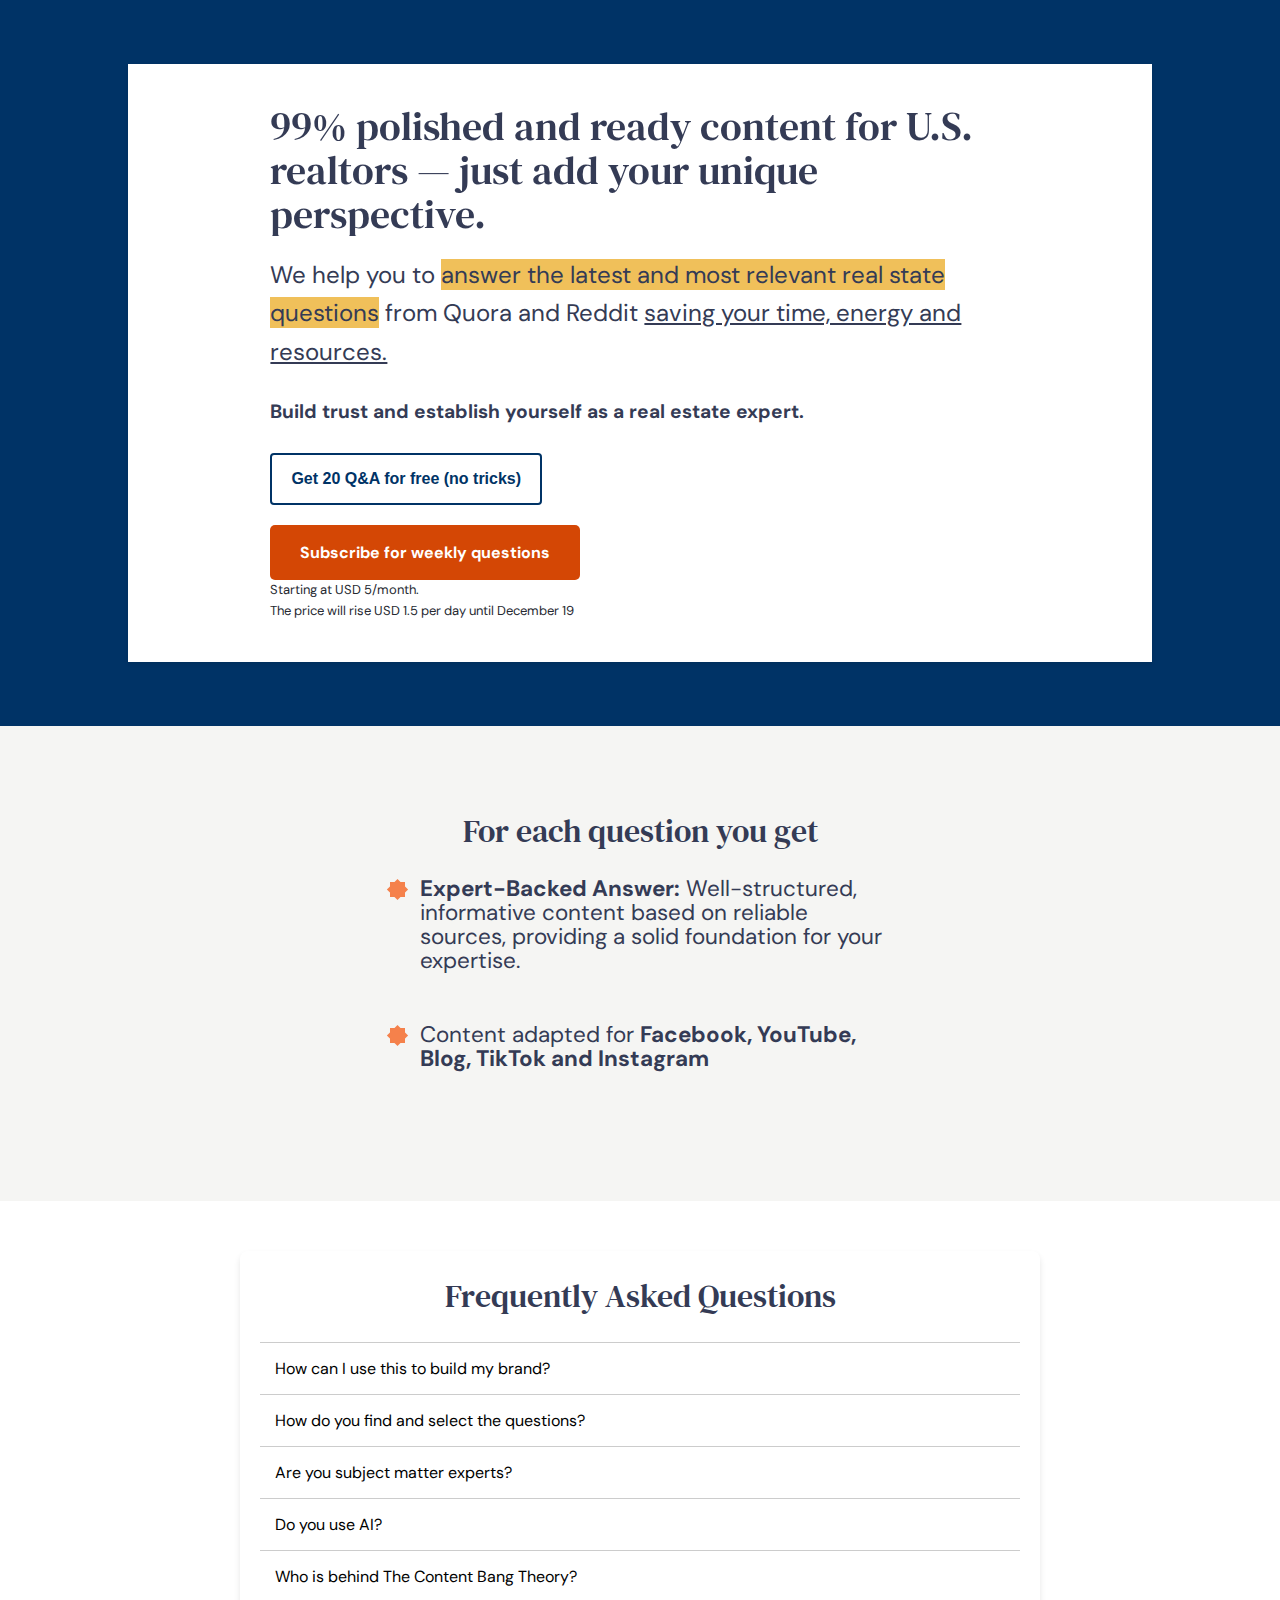
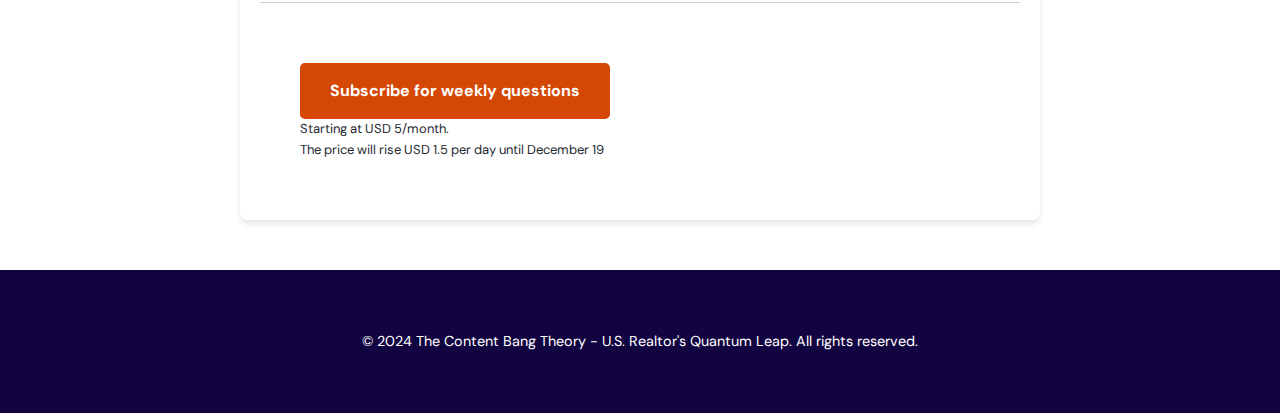
==== us-realtor/index.html @ 69f7c309 "faq script" ====
<!DOCTYPE html>
<html lang="en">

<head>
    <meta charset="utf-8">
    <meta name="viewport" content="width=device-width, initial-scale=1">
  
    <title>Faceless Video Service - Engage Your Audience</title>
    <meta name="description" content="Daily faceless video production tailored for your audience. Build engagement and authority effortlessly.">
    <meta name="author" content="Juan Vasquez">
  
    <meta property="og:title" content="Content Ideas for U.S. Realtors - The Content Bang Theory">
    <meta property="og:type" content="website">
    <meta property="og:url" content="https://thecontentbangtheory.com/us-realtor">
    <meta property="og:description" content="99% polished and ready content for U.S. realtors. Build trust and establish yourself as a real estate expert.">
    <meta property="og:image" content="https://thecontentbangtheory.com/img/tcbt-logo-w.png">
  
    <link rel="icon" href="https://thecontentbangtheory.com/img/tcbt-logo-w.png">
    <link rel="stylesheet" href="css/landing.css?v=1.0">
    <link rel="preconnect" href="https://fonts.gstatic.com" crossorigin>
<link href="https://fonts.googleapis.com/css2?family=Rubik:ital,wght@0,300..900;1,300..900&display=swap" rel="stylesheet">
<link href="https://fonts.googleapis.com/css2?family=DM+Serif+Text:ital@0;1&display=swap" rel="stylesheet">
<link href="https://fonts.googleapis.com/css2?family=DM+Sans:ital,opsz,wght@0,9..40,100..1000;1,9..40,100..1000&display=swap" rel="stylesheet">
<!-- Meta Pixel Code -->
<script>
    !function(f,b,e,v,n,t,s)
    {if(f.fbq)return;n=f.fbq=function(){n.callMethod?
    n.callMethod.apply(n,arguments):n.queue.push(arguments)};
    if(!f._fbq)f._fbq=n;n.push=n;n.loaded=!0;n.version='2.0';
    n.queue=[];t=b.createElement(e);t.async=!0;
    t.src=v;s=b.getElementsByTagName(e)[0];
    s.parentNode.insertBefore(t,s)}(window, document,'script',
    'https://connect.facebook.net/en_US/fbevents.js');
    fbq('init', '483328594214876');
    fbq('track', 'PageView');
    </script>
    <noscript><img height="1" width="1" style="display:none"
    src="https://www.facebook.com/tr?id=483328594214876&ev=PageView&noscript=1"
    /></noscript>
    <!-- End Meta Pixel Code -->
</head>

<body>
    <header class="header">
        <section class="proof">
            <div class="container">
                <h1>99% polished and ready content for U.S. realtors — just add your unique perspective.</h1>
                <p class="subheadline">We help you to <span class="highligted">answer the latest and most relevant real state questions</span> from Quora and Reddit <u>saving your time, energy and resources.</u></p>
                <br>
                <p><b class="subheadline-bold">Build trust and establish yourself as a real estate expert.</b></p>
                <br>
                <!-- CTA Button -->
                <a href="https://valuable-fork-b9a.notion.site/Sample-Questions-for-U-S-Realtors-151405fef142809a9901e68e42c569ad" class="button-link">Get 20 Q&A for free (no tricks)</a>
                <br>
                <a href="https://the-content-bang-theory.kit.com/products/realtors-quantum-leap" class="cta-button">Subscribe for weekly questions</a>    
                <p class="btn-mss">Starting at USD 5/month. <br>The price will rise USD 1.5 per day until December 19</p>
            </div>
        </section>
    </header>

    <section class="benefits">
        <div class="container">
            <h2>For each question you get</h2>
            <ul>
                <li class="star"><b>Expert-Backed Answer:</b> Well-structured, informative content based on reliable sources, providing a solid foundation for your expertise.</li>
                <li class="star">Content adapted for <b>Facebook, YouTube, Blog, TikTok and Instagram</b></li>
            </ul>
        </div>
    </section>

    <section class="faq-section">
        <h2>Frequently Asked Questions</h2>
        <div class="accordion">
            <div class="accordion-item">
                <button class="accordion-header">How can I use this to build my brand?</button>
                <div class="accordion-content">
                    <p>We provide a lot of expert-backed answers, build upon that adding your own voice, knowledge, experience, point of view and opinions, that is the only way to build a solid personal brand. Sharing generic content could help to create awareness, but personal brand is about differentiation.</p>
                </div>
            </div>
            <div class="accordion-item">
                <button class="accordion-header">How do you find and select the questions?</button>
                <div class="accordion-content">
                    <p>We leverage advanced analytics, social research tools, and our professional content creation expertise to filter data and identify the most relevant topics and questions. </p>
                </div>
            </div>
            <div class="accordion-item">
                <button class="accordion-header">Are you subject matter experts?</button>
                <div class="accordion-content">
                    <p>No, we are not subject matter experts, but we don't need to be. Our role is to provide foundational content for your expertise. We base our research on trusted and reputable sources, such as government websites, academic publications, specialized media, industry professionals, and credible organizations.</p>
                </div>
            </div>
            <div class="accordion-item">
                <button class="accordion-header">Do you use AI?</button>
                <div class="accordion-content">
                    <p>Yes, it allows us to offer the service providing a quality research at such comfortable price. AI takes care of operative tasks while we humans focus on strategy and methodology.</p>
                </div>
            </div>
            
            <div class="accordion-item">
                <button class="accordion-header">Who is behind The Content Bang Theory?</button>
                <div class="accordion-content">
                    <p>We are a family of Colombians living in Canada who, like many migrants, decided to reinvent ourselves. With long and successful corporate careers— Juan in Digital Marketing and Margarita in Customer Experience— we decided to use our expertise, passion, and the aspects we loved most about our work into creating something unique and meaningful.</p>

                    <p>Expert-Quality content is a necesity on our world. A strong personal brand is a must for any professional. But creating both requires significant resources: time, effort, and costly tools for even basic research. That’s why The Content Bang Theory exists — to help you build your personal brand by providing high-quality, relevant content with minimal resource investment.</p>

                    <h3>Juan Carlos Vasquez</h3>
                    <p>The Big Bang Theory fan here. I have always been passionate about researching information, analyzing data, and combining insights to create exceptional content. Over the years, I’ve had the privilege of working with renowned brands such as Colgate, Hill’s, Tom’s of Maine, Vanguard, Coca-Cola, and Kia. While creating content, I identified the ideation stage as the most challenging and critical for a content campaign, requiring extensive research and analysis. That’s why I wanted to develop a solution that save time and energy, helping others navigate this crucial phase with ease.</p>

                    <h3>Margarita Sanchez</h3>
                    <p>Graphic designer, marketer, and holder of a master’s degree in Digital Transformation, I am the strategist behind product conception, development, and continuous improvement. My work is focused in enhancing user experience and delivering real value. I thrive on listening to users’ needs and translating their feedback into actionable improvements, ensuring that our service provides a seamless, satisfying experience.</p>
                </div>
            </div>
        </div>     
        <div class="container">
            <a href="https://the-content-bang-theory.kit.com/products/realtors-quantum-leap" class="cta-button">Subscribe for weekly questions</a>    
                <p class="btn-mss">Starting at USD 5/month. <br>The price will rise USD 1.5 per day until December 19</p>
            </div>        
    </section>

   

   <footer class="footer">
        <div class="container">
            <p>© 2024 The Content Bang Theory - U.S. Realtor's Quantum Leap. All rights reserved.</p>
        </div>
    </footer>
    <script src="faq-script.js"></script>
</body>

</html>
---- us-realtor/css/landing.css ----
* {
    margin: 0;
    padding: 0;
    box-sizing: border-box;
}

body {
    font-family: 'DM Sans';     
    line-height: 1.6;
    color: rgb(52, 59, 85);
    background-color: #fff;
    margin: 0 auto;
}
figcaption {
    font-size: 13px;
    color: #555;
    font-style: italic;
    width: 80%;
    margin: 10px auto;
    text-align: center;
}

h3 {
    margin-bottom: 20px;
    font-family: "DM Serif Text", serif;
    font-optical-sizing: auto;
    font-style: normal;
    font-size: 1.5rem;
    font-weight: 400;
}

.container {
    max-width: 1024px;
    margin: 0 auto;
    padding: 20px;
}

.section {
    max-width: 1024px;
}

.header {
    background: #003366;
    text-align: center;
    
}

.header h1 {
    font-family: "DM Serif Text", serif;
    font-optical-sizing: auto;
    font-style: normal;
    font-size: 2rem;
    font-weight: 400;
    background: linear-gradient(to right, rgb(52, 59, 85), rgb(52, 59, 85));
    -webkit-background-clip: text;
    -webkit-text-fill-color: transparent;
    display: inline-block;
    line-height: 1.1;
    margin-bottom: 20px;
}

.subheadline {
    font-size: 1.2rem;
}

.subheadline-bold{
    font-size: 1rem;
}

.header-image {
    max-width: 80%;
    min-width: 200px;
    height: auto;
    margin: 0 auto;
    display: block;
    border-radius: 800px;
}

.proof {
    background: #fff;
    box-shadow: 0 2px 4px rgba(0,0,0,0.1);
    
}

.highligted {
    background-color: #F0C05A;
}

.cta-button {
    display: inline-block;
    padding: 15px 30px;
    background-color: #d44705;
    color: #fff;
    text-decoration: none;
    font-size: 1rem;
    font-weight: bold;
    border-radius: 5px;
    margin-top: 20px;
}

.button-link {
    background-color: #fff; /* Mismo color de fondo del botón */
    color: #003366; /* Color de texto */
    border: #003366 solid 2px;
    padding: 11px 19px;; /* Ajusta el espacio dentro del enlace */
    text-decoration: none; /* Quita el subrayado del enlace */
    font-family: Arial, sans-serif; /* Mismo tipo de fuente */
    font-weight: bold; /* Fuente en negrita */
    border-radius: 4px; /* Bordes redondeados */
    display: inline-block; /* Para que se comporte como botón */
  }

.button-link:hover {
    background-color: #F0C05A; /* Color de fondo para el hover */
    border: #F0C05A solid 2px;
  }

.cta-button:hover {
    font-size: 1.1rem;
}

.btn-mss {
    font-size: 13px;
    color: rgb(38, 41, 49);
}

.benefits {
    padding: 40px 20px;
    background: #f5f5f3;
}

.benefits h2, .book h2, .faq-section h2 {
    text-align: center;
    margin-bottom: 20px;
    font-family: "DM Serif Text", serif;
    font-optical-sizing: auto;
    font-style: normal;
    font-size: 1.7rem;
    font-weight: 400;
}

.benefits p {
    text-align: center;
    margin-bottom: 20px;
    font-family: "DM Serif Text", serif;
    font-optical-sizing: auto;
    font-style: normal;
    font-size: 1rem;
    font-weight: 100;
}

.benefits ul {
    line-height: 1.5em;
    margin: 0 auto;
    padding: 0;
    max-width: 500px;
}

.benefits ul li {
    list-style: none;
    font-size: 1rem;
    margin-bottom: 50px;
    position: relative;
    padding: 0 0 0 30px;
}

li.star::before {
    content: ""; 
    position: absolute; 
    left: 0; 
    top: 5px;
    background: #f5814b;
    width: 15px; 
    height: 15px;
    text-align: center; 
    transform: rotate(0deg);
  }
  
  li.star::after {
    content: ""; 
    position: absolute; 
    top: 5px; 
    left: 0; 
    height: 15px; 
    width: 15px; 
    background: #f5814b;
    transform: rotate(45deg);
  }

.storytelling {
    background: #fff;
    padding: 40px 20px;
    box-shadow: 0 2px 4px rgba(0,0,0,0.1);
}


.challenge, .solution, .result {
    background: #f7e7db;
}

.book p {
    font-size: 1.1rem;
    line-height: 1.8;
    text-align: center;
}

.book .container {
    padding-bottom: 0;
}



.footer {
    background: #110440;
    color: #fff;
    text-align: center;
    padding: 20px;
    margin-top: 20px;
}

.footer p {
    font-size: 0.9rem;
}

.faq-section {
    max-width: 800px;
    margin: 50px auto;
    padding: 20px;
    background: #fff;
    border-radius: 8px;
    box-shadow: 0 4px 6px rgba(0, 0, 0, 0.1);
}

.faq-section h1 {
    text-align: center;
    margin-bottom: 20px;
    color: #333;
}

.accordion {
    border-top: 1px solid #ccc;
}

.accordion-item {
    border-bottom: 1px solid #ccc;
}

.accordion-header {
    background: #fff;
    font-family: 'DM Sans';  
    border: none;
    outline: none;
    width: 100%;
    text-align: left;
    padding: 15px;
    font-size: 16px;
    cursor: pointer;
    transition: background 0.3s;
}

.accordion-header:hover {
    background: #F0C05A;
}

.accordion-content {
    max-height: 0;
    overflow: hidden;
    transition: max-height 0.3s ease, padding 0.3s ease;
    padding: 0 15px;
    background: #f9f9f9;
}

.accordion-content p {
    margin: 15px 0;
}


@media (min-width: 768px){

    .header h1 {
        font-size: 2.5rem;
    }

    .subheadline {
        font-size: 1.5rem;
    }
    
    .subheadline-bold{
        font-size: 1.2rem;
    }

    .benefits h2, .book h2, .faq-section h2 {
        font-size: 2rem;
    }

    .benefits ul li {
        font-size: 1.4rem;
    }
    
    .proof {
        display: flex;
        max-width: 1024px;
        margin: 0 auto;
    }
    .proof .container {
        width: 80%;
    }

   
    .header {
        text-align: left;
        padding: 5% 0;
    }
    .container {
        padding: 40px;
    }
}
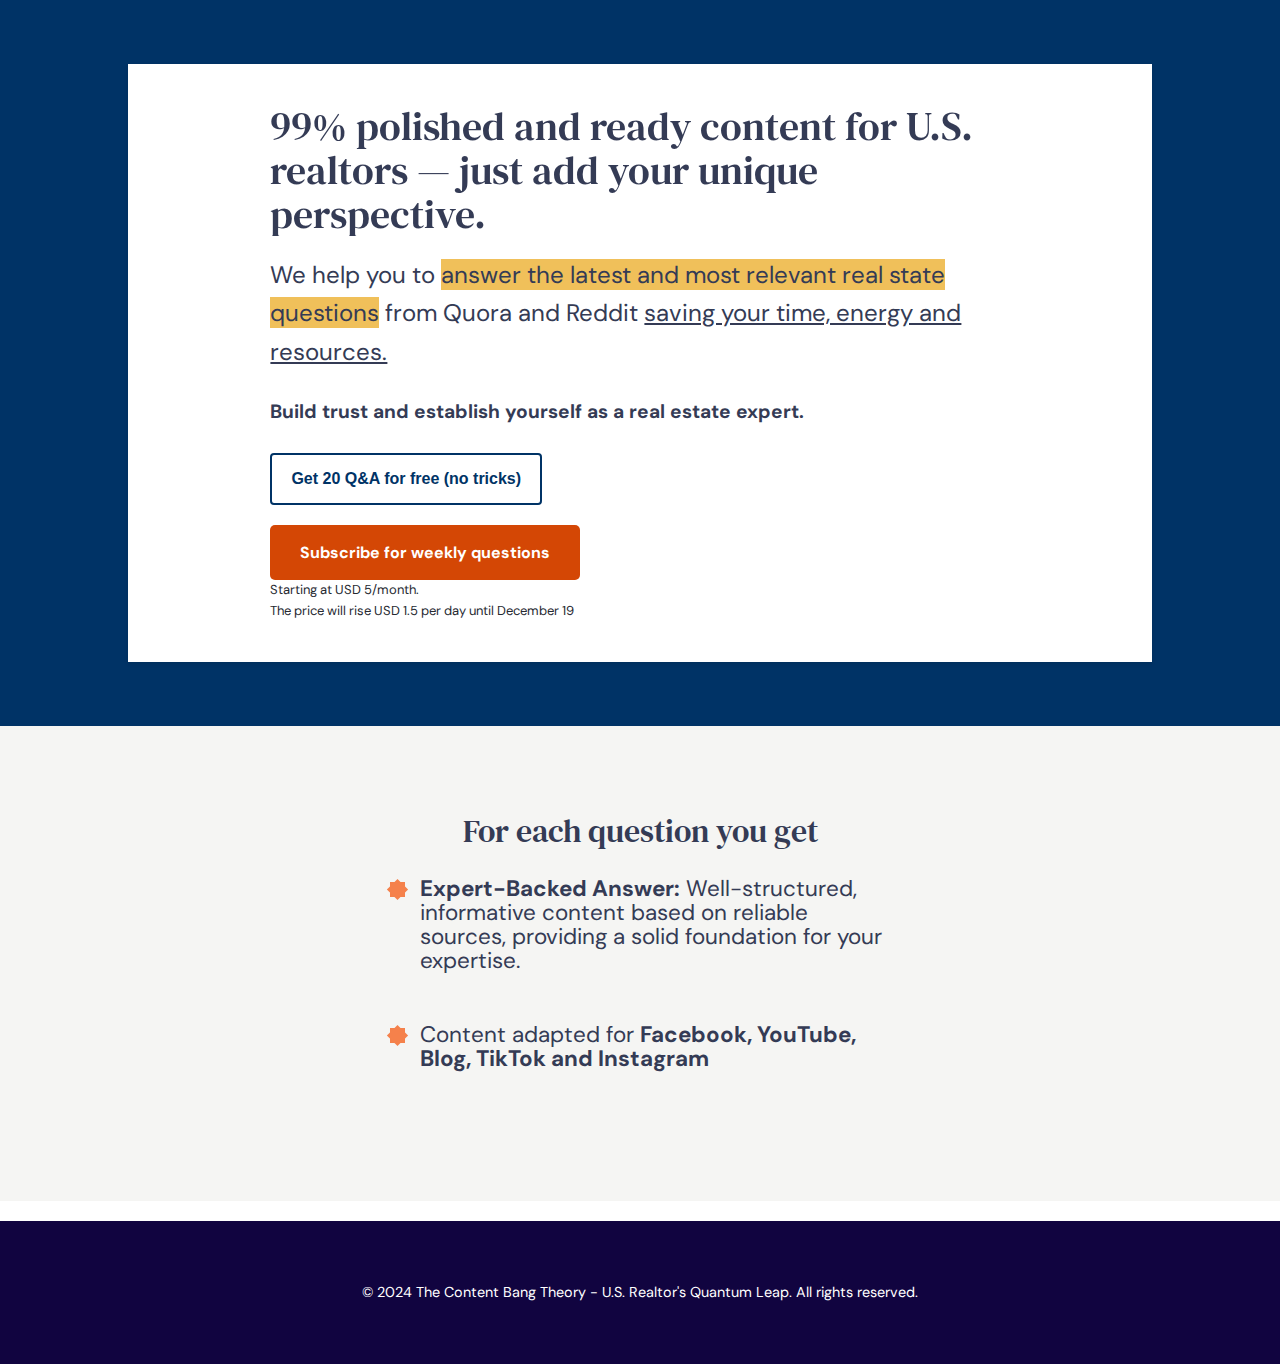
==== commit 9545d2ec: "dsds" ====
--- a/us-realtor/index.html
+++ b/us-realtor/index.html
@@ -68,54 +68,10 @@
         </div>
     </section>
 
-    <section class="faq-section">
-        <h2>Frequently Asked Questions</h2>
-        <div class="accordion">
-            <div class="accordion-item">
-                <button class="accordion-header">How can I use this to build my brand?</button>
-                <div class="accordion-content">
-                    <p>We provide a lot of expert-backed answers, build upon that adding your own voice, knowledge, experience, point of view and opinions, that is the only way to build a solid personal brand. Sharing generic content could help to create awareness, but personal brand is about differentiation.</p>
-                </div>
-            </div>
-            <div class="accordion-item">
-                <button class="accordion-header">How do you find and select the questions?</button>
-                <div class="accordion-content">
-                    <p>We leverage advanced analytics, social research tools, and our professional content creation expertise to filter data and identify the most relevant topics and questions. </p>
-                </div>
-            </div>
-            <div class="accordion-item">
-                <button class="accordion-header">Are you subject matter experts?</button>
-                <div class="accordion-content">
-                    <p>No, we are not subject matter experts, but we don't need to be. Our role is to provide foundational content for your expertise. We base our research on trusted and reputable sources, such as government websites, academic publications, specialized media, industry professionals, and credible organizations.</p>
-                </div>
-            </div>
-            <div class="accordion-item">
-                <button class="accordion-header">Do you use AI?</button>
-                <div class="accordion-content">
-                    <p>Yes, it allows us to offer the service providing a quality research at such comfortable price. AI takes care of operative tasks while we humans focus on strategy and methodology.</p>
-                </div>
-            </div>
-            
-            <div class="accordion-item">
-                <button class="accordion-header">Who is behind The Content Bang Theory?</button>
-                <div class="accordion-content">
-                    <p>We are a family of Colombians living in Canada who, like many migrants, decided to reinvent ourselves. With long and successful corporate careers— Juan in Digital Marketing and Margarita in Customer Experience— we decided to use our expertise, passion, and the aspects we loved most about our work into creating something unique and meaningful.</p>
-
-                    <p>Expert-Quality content is a necesity on our world. A strong personal brand is a must for any professional. But creating both requires significant resources: time, effort, and costly tools for even basic research. That’s why The Content Bang Theory exists — to help you build your personal brand by providing high-quality, relevant content with minimal resource investment.</p>
-
-                    <h3>Juan Carlos Vasquez</h3>
-                    <p>The Big Bang Theory fan here. I have always been passionate about researching information, analyzing data, and combining insights to create exceptional content. Over the years, I’ve had the privilege of working with renowned brands such as Colgate, Hill’s, Tom’s of Maine, Vanguard, Coca-Cola, and Kia. While creating content, I identified the ideation stage as the most challenging and critical for a content campaign, requiring extensive research and analysis. That’s why I wanted to develop a solution that save time and energy, helping others navigate this crucial phase with ease.</p>
-
-                    <h3>Margarita Sanchez</h3>
-                    <p>Graphic designer, marketer, and holder of a master’s degree in Digital Transformation, I am the strategist behind product conception, development, and continuous improvement. My work is focused in enhancing user experience and delivering real value. I thrive on listening to users’ needs and translating their feedback into actionable improvements, ensuring that our service provides a seamless, satisfying experience.</p>
-                </div>
-            </div>
-        </div>     
-        <div class="container">
-            <a href="https://the-content-bang-theory.kit.com/products/realtors-quantum-leap" class="cta-button">Subscribe for weekly questions</a>    
-                <p class="btn-mss">Starting at USD 5/month. <br>The price will rise USD 1.5 per day until December 19</p>
-            </div>        
-    </section>
+    <div id="faq-content">
+        
+    </div>
+    <script src="https://thecontentbangtheory.com/faq-content.js"></script>
 
    
 
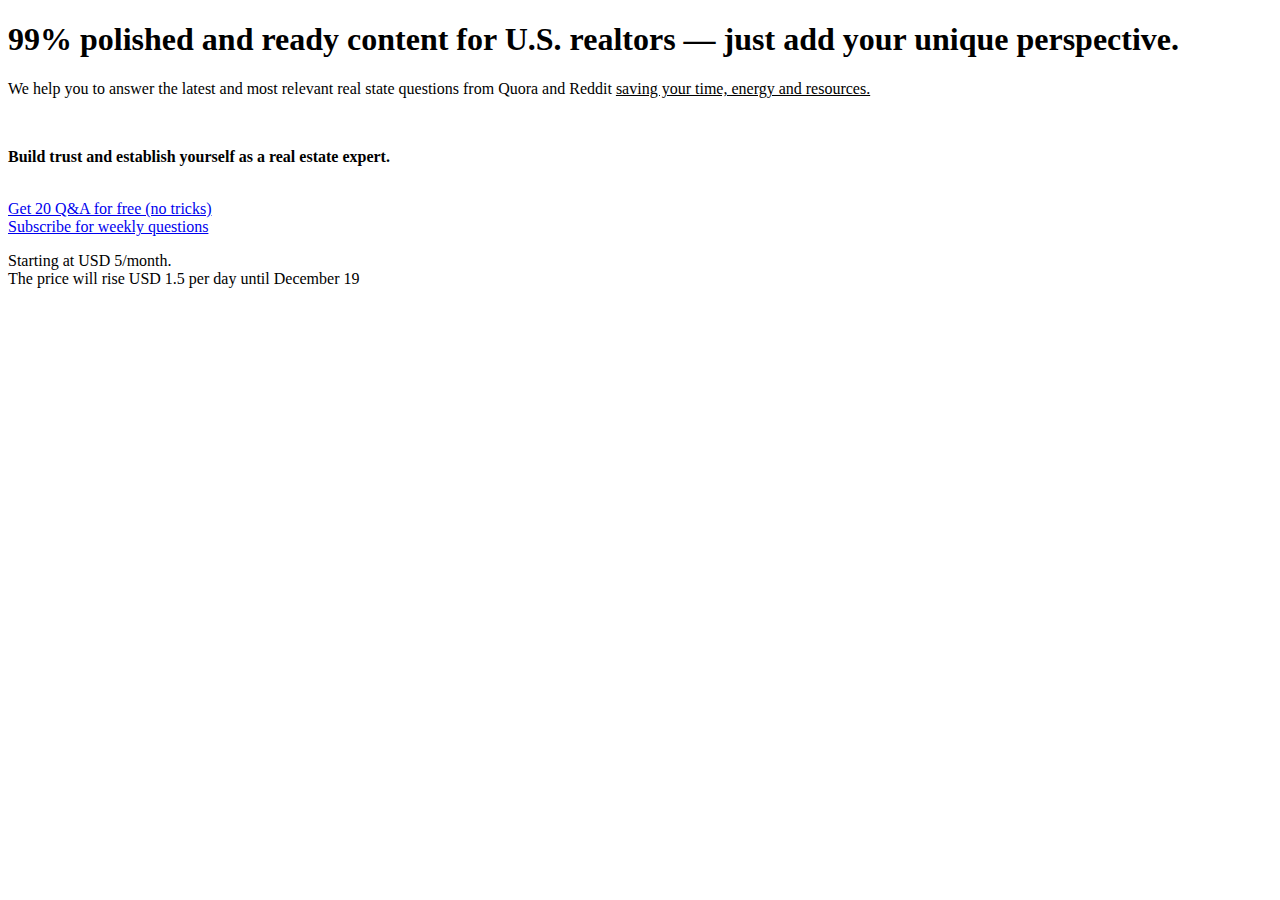
==== commit 10e7c715: "yu77" ====
--- a/us-realtor/index.html
+++ b/us-realtor/index.html
@@ -16,7 +16,7 @@
     <meta property="og:image" content="https://thecontentbangtheory.com/img/tcbt-logo-w.png">
   
     <link rel="icon" href="https://thecontentbangtheory.com/img/tcbt-logo-w.png">
-    <link rel="stylesheet" href="css/landing.css?v=1.0">
+    <link rel="stylesheet" href="https://thecontentbangtheory.com/css/landing.css?v=1.0">
     <link rel="preconnect" href="https://fonts.gstatic.com" crossorigin>
 <link href="https://fonts.googleapis.com/css2?family=Rubik:ital,wght@0,300..900;1,300..900&display=swap" rel="stylesheet">
 <link href="https://fonts.googleapis.com/css2?family=DM+Serif+Text:ital@0;1&display=swap" rel="stylesheet">
@@ -58,29 +58,18 @@
         </section>
     </header>
 
-    <section class="benefits">
-        <div class="container">
-            <h2>For each question you get</h2>
-            <ul>
-                <li class="star"><b>Expert-Backed Answer:</b> Well-structured, informative content based on reliable sources, providing a solid foundation for your expertise.</li>
-                <li class="star">Content adapted for <b>Facebook, YouTube, Blog, TikTok and Instagram</b></li>
-            </ul>
-        </div>
-    </section>
+    <div id="benefits-content"> </div>
+    <script src="https://thecontentbangtheory.com/benefits-content.js"></script>
 
-    <div id="faq-content">
-        
-    </div>
+    <div id="faq-content"> </div>
     <script src="https://thecontentbangtheory.com/faq-content.js"></script>
+    
+    <div id="footer-content"> </div>
+    <script src="https://thecontentbangtheory.com/foter-content.js"></script>
 
-   
 
-   <footer class="footer">
-        <div class="container">
-            <p>© 2024 The Content Bang Theory - U.S. Realtor's Quantum Leap. All rights reserved.</p>
-        </div>
-    </footer>
-    <script src="faq-script.js"></script>
+
+    <script src="https://thecontentbangtheory.com/faq-script.js"></script>
 </body>
 
 </html>
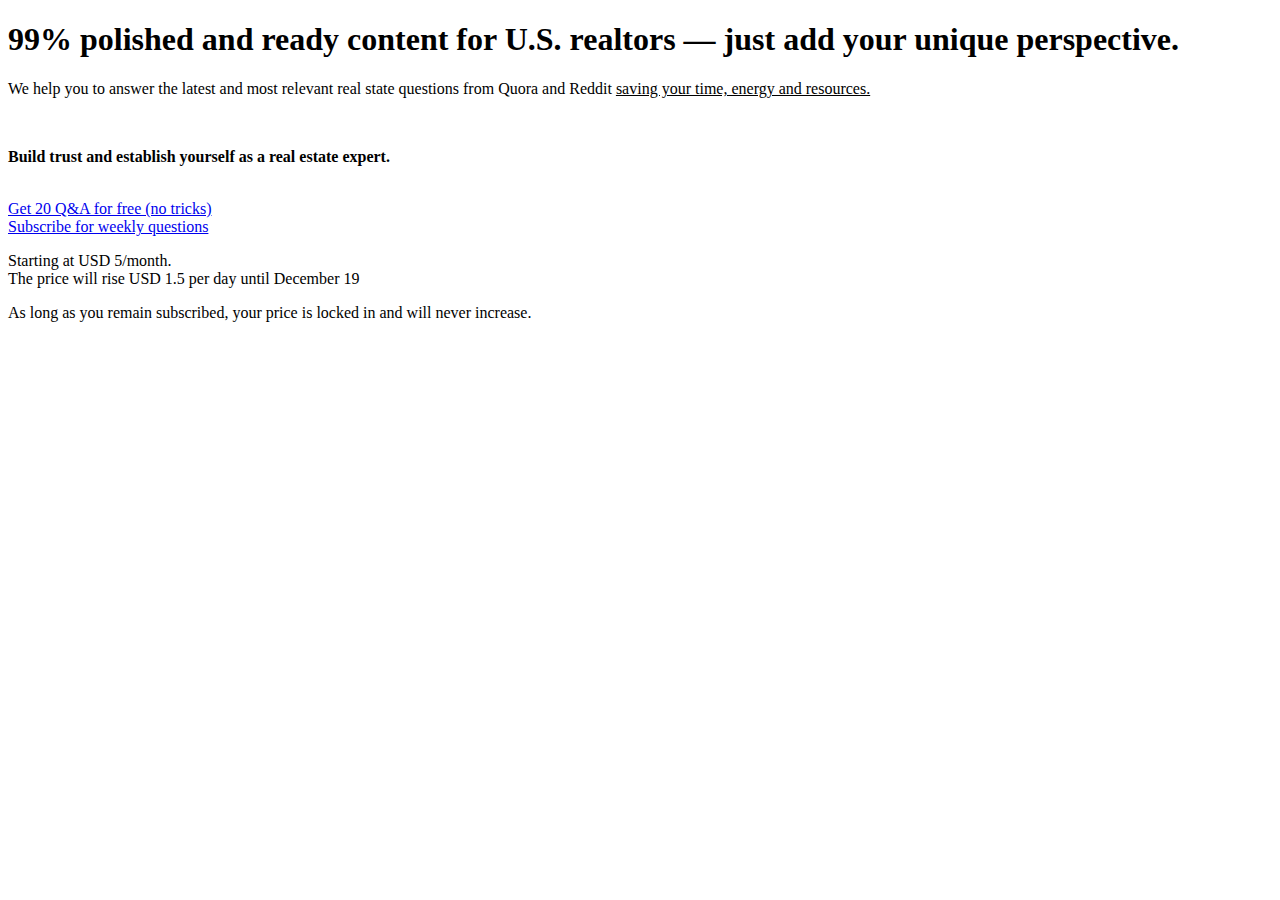
==== commit c2acf3ed: "sdsd" ====
--- a/us-realtor/index.html
+++ b/us-realtor/index.html
@@ -5,8 +5,8 @@
     <meta charset="utf-8">
     <meta name="viewport" content="width=device-width, initial-scale=1">
   
-    <title>Faceless Video Service - Engage Your Audience</title>
-    <meta name="description" content="Daily faceless video production tailored for your audience. Build engagement and authority effortlessly.">
+    <title>Content Ideas for U.S. Realtors - The Content Bang Theory</title>
+    <meta name="description" content="99% polished and ready content for U.S. realtors. Build trust and establish yourself as a real estate expert.">
     <meta name="author" content="Juan Vasquez">
   
     <meta property="og:title" content="Content Ideas for U.S. Realtors - The Content Bang Theory">
@@ -54,6 +54,7 @@
                 <br>
                 <a href="https://the-content-bang-theory.kit.com/products/realtors-quantum-leap" class="cta-button">Subscribe for weekly questions</a>    
                 <p class="btn-mss">Starting at USD 5/month. <br>The price will rise USD 1.5 per day until December 19</p>
+                <p class="btn-mss">As long as you remain subscribed, your price is locked in and will never increase.</p>
             </div>
         </section>
     </header>
@@ -65,7 +66,7 @@
     <script src="https://thecontentbangtheory.com/faq-content.js"></script>
     
     <div id="footer-content"> </div>
-    <script src="https://thecontentbangtheory.com/foter-content.js"></script>
+    <script src="https://thecontentbangtheory.com/footer-content.js"></script>
 
 
 
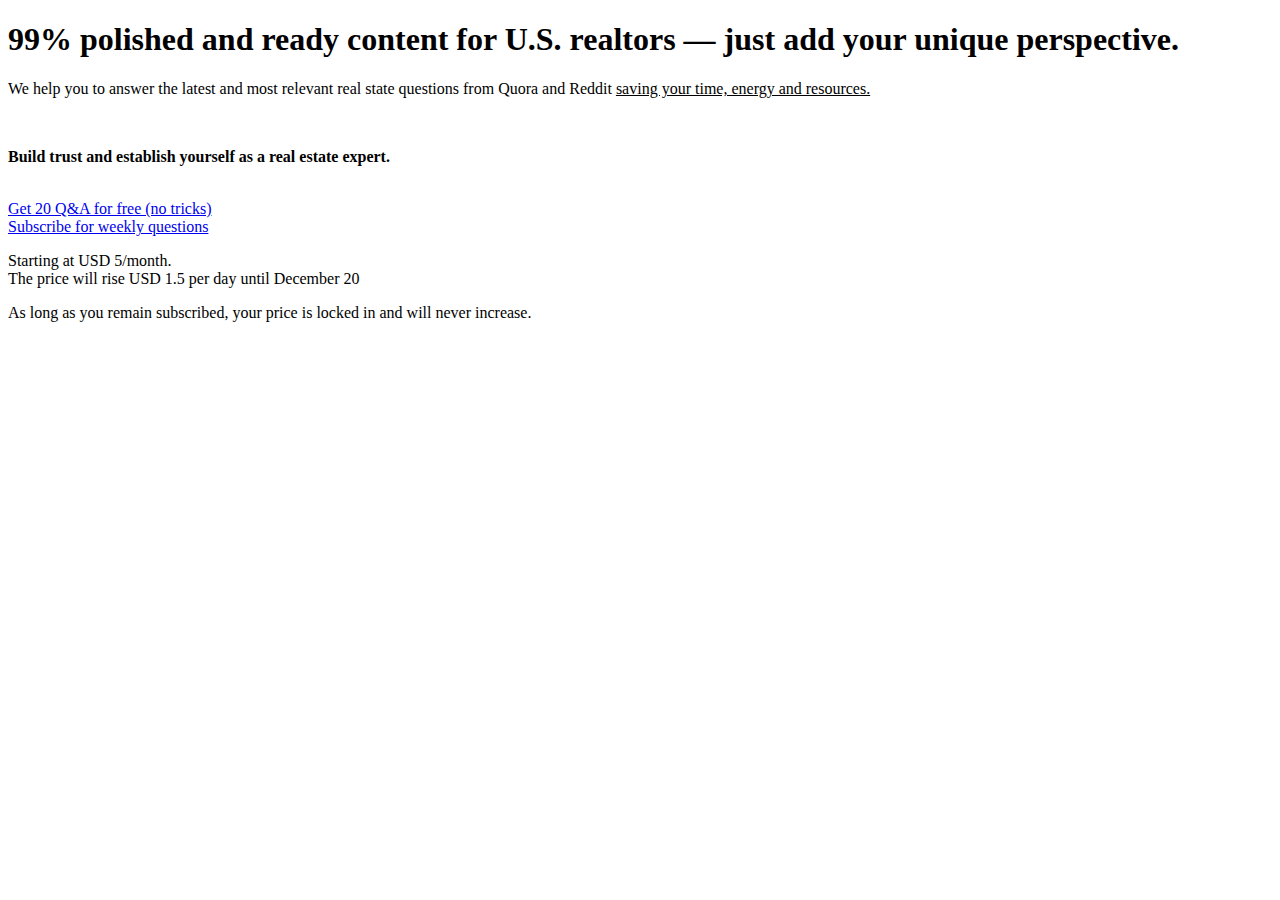
==== commit e4156650: "dec20" ====
--- a/us-realtor/index.html
+++ b/us-realtor/index.html
@@ -53,7 +53,7 @@
                 <a href="https://valuable-fork-b9a.notion.site/Sample-Questions-for-U-S-Realtors-151405fef142809a9901e68e42c569ad" class="button-link">Get 20 Q&A for free (no tricks)</a>
                 <br>
                 <a href="https://the-content-bang-theory.kit.com/products/realtors-quantum-leap" class="cta-button">Subscribe for weekly questions</a>    
-                <p class="btn-mss">Starting at USD 5/month. <br>The price will rise USD 1.5 per day until December 19</p>
+                <p class="btn-mss">Starting at USD 5/month. <br>The price will rise USD 1.5 per day until December 20</p>
                 <p class="btn-mss">As long as you remain subscribed, your price is locked in and will never increase.</p>
             </div>
         </section>
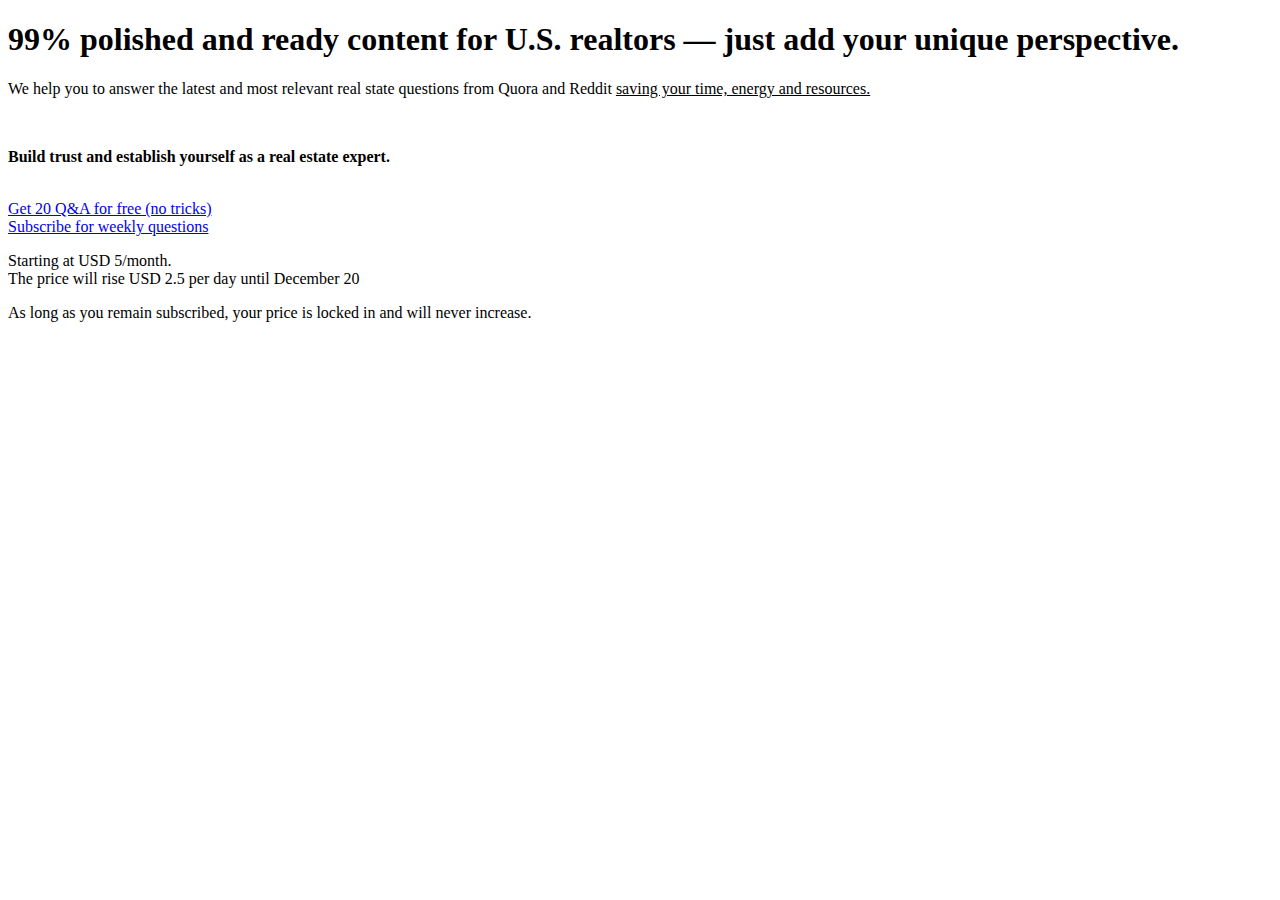
==== commit acd7fd65: "fgh" ====
--- a/us-realtor/index.html
+++ b/us-realtor/index.html
@@ -53,7 +53,7 @@
                 <a href="https://valuable-fork-b9a.notion.site/Sample-Questions-for-U-S-Realtors-151405fef142809a9901e68e42c569ad" class="button-link">Get 20 Q&A for free (no tricks)</a>
                 <br>
                 <a href="https://the-content-bang-theory.kit.com/products/realtors-quantum-leap" class="cta-button">Subscribe for weekly questions</a>    
-                <p class="btn-mss">Starting at USD 5/month. <br>The price will rise USD 1.5 per day until December 20</p>
+                <p class="btn-mss">Starting at USD 5/month. <br>The price will rise USD 2.5 per day until December 20</p>
                 <p class="btn-mss">As long as you remain subscribed, your price is locked in and will never increase.</p>
             </div>
         </section>
